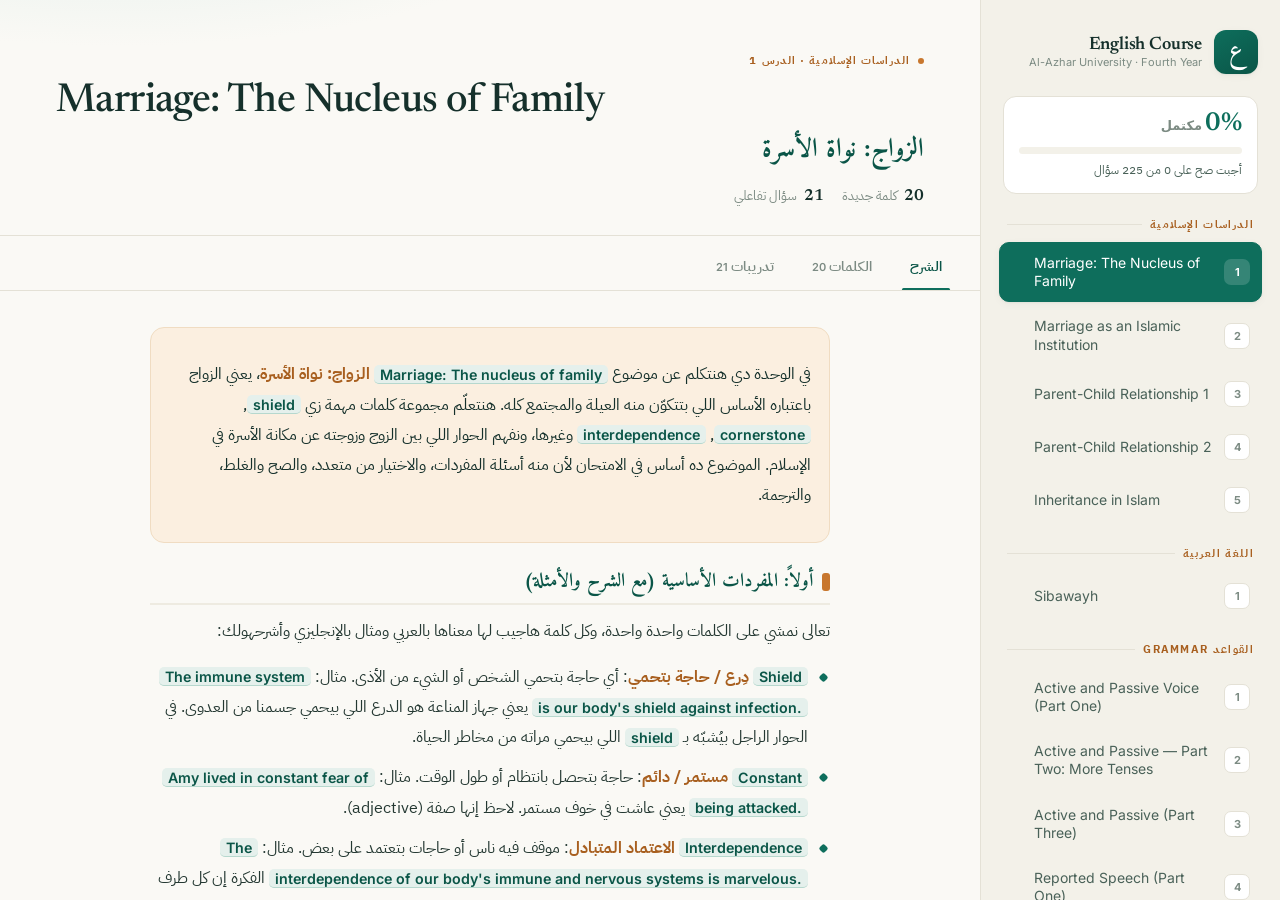
==== index.html @ f9df9575 "initial commit" ====
<!DOCTYPE html>
<html lang="ar" dir="rtl">
<head>
  <meta charset="UTF-8" />
  <meta name="viewport" content="width=device-width, initial-scale=1.0, viewport-fit=cover" />
  <meta name="theme-color" content="#0E6E5C" />
  <title>English for Non-Specialists — Al-Azhar · شرح تفاعلي</title>
  <link rel="preconnect" href="https://fonts.googleapis.com" />
  <link rel="preconnect" href="https://fonts.gstatic.com" crossorigin />
  <link href="https://fonts.googleapis.com/css2?family=Amiri:wght@400;700&family=IBM+Plex+Sans+Arabic:wght@400;500;600;700&family=Inter:wght@400;500;600;700&family=Newsreader:opsz,wght@6..72,400;6..72,500;6..72,600&display=swap" rel="stylesheet" />
  <link rel="stylesheet" href="styles.css" />
</head>
<body>
  <!-- Mobile top bar (hidden on desktop) -->
  <header class="topbar">
    <button class="menu-btn" id="menuBtn" aria-label="افتح القائمة" aria-expanded="false" aria-controls="sidebar">
      <span></span><span></span><span></span>
    </button>
    <div class="topbar-seal">ع</div>
    <div class="topbar-title" id="topbarTitle" dir="auto">English Course</div>
  </header>

  <div class="scrim" id="scrim" hidden></div>

  <div class="app">
    <aside class="sidebar" id="sidebar">
      <div class="brand">
        <div class="seal">ع</div>
        <div>
          <h1>English Course</h1>
          <p>Al-Azhar University · Fourth Year</p>
        </div>
        <button class="drawer-close" id="drawerClose" aria-label="اقفل القائمة">×</button>
      </div>

      <div class="progress-block">
        <div class="pct"><span id="pctNum">0</span>%<small> مكتمل</small></div>
        <div class="bar"><span id="overallBar"></span></div>
        <div class="ar" id="overallText">—</div>
      </div>

      <nav id="nav"></nav>
    </aside>

    <main class="main">
      <div class="main-inner" id="content">
        <div class="empty">جاري تحميل المحتوى…</div>
      </div>
    </main>
  </div>

  <script src="data.js"></script>
  <script src="app.js"></script>
</body>
</html>
---- styles.css ----
/* ============================================================
   Al-Azhar English — bilingual study companion
   MOBILE-FIRST · base = phone, min-width breakpoints scale up
   Light "reading room" theme · Amiri + Newsreader + Plex/Inter
   ============================================================ */
:root {
  /* palette */
  --paper:      #FAF9F5;
  --paper-2:    #F3F1E9;
  --card:       #FFFFFF;
  --ink:        #15302B;
  --ink-soft:   #496158;
  --muted:      #7C8B83;
  --line:       #E4E1D6;
  --line-soft:  #EEEBE1;

  --emerald:    #0E6E5C;
  --emerald-d:  #0A5547;
  --emerald-t:  #E5F0EC;
  --ochre:      #C8772E;
  --ochre-d:    #A85F1F;
  --ochre-t:    #FBEFE0;

  --good:       #1F7A4D;
  --good-bg:    #E9F5EC;
  --bad:        #B43A36;
  --bad-bg:     #FBECEA;

  --shadow-sm:  0 1px 2px rgba(21,48,43,.05), 0 2px 8px rgba(21,48,43,.04);
  --shadow-md:  0 4px 14px rgba(21,48,43,.08), 0 12px 34px rgba(21,48,43,.07);
  --shadow-lg:  0 10px 40px rgba(21,48,43,.18);

  --ff-en-display: "Newsreader", Georgia, serif;
  --ff-en-ui: "Inter", system-ui, sans-serif;
  --ff-ar-display: "Amiri", "Noto Naskh Arabic", serif;
  --ff-ar-body: "IBM Plex Sans Arabic", "Tajawal", system-ui, sans-serif;

  --maxread: 68ch;
  --topbar-h: 58px;
  --sidebar-w: 300px;

  /* responsive paddings (overridden at breakpoints) */
  --gut: 18px;     /* horizontal gutter for hero/tabs/view */
}

* { box-sizing: border-box; }
html { -webkit-text-size-adjust: 100%; }
html, body { height: 100%; }
body {
  margin: 0;
  background: var(--paper);
  color: var(--ink);
  font-family: var(--ff-en-ui);
  -webkit-font-smoothing: antialiased;
  text-rendering: optimizeLegibility;
}
body.nav-open { overflow: hidden; }      /* lock scroll while drawer open (mobile) */
.ar { font-family: var(--ff-ar-body); }
::selection { background: var(--ochre-t); }
img, svg { max-width: 100%; }

/* ============================================================
   MOBILE BASE (phones)
   ============================================================ */

/* --- top bar (mobile only) --- */
.topbar {
  position: sticky; top: 0; z-index: 40;
  display: flex; align-items: center; gap: 12px;
  height: var(--topbar-h);
  padding: 0 14px; padding-top: env(safe-area-inset-top, 0);
  background: var(--card); border-bottom: 1px solid var(--line);
}
.topbar-seal {
  width: 32px; height: 32px; flex: none; border-radius: 9px;
  background: linear-gradient(150deg, var(--emerald), var(--emerald-d));
  color: #fff; display: grid; place-items: center;
  font-family: var(--ff-ar-display); font-size: 19px; font-weight: 700;
}
.topbar-title {
  font-family: var(--ff-en-display); font-size: 17px; font-weight: 600;
  white-space: nowrap; overflow: hidden; text-overflow: ellipsis;
}
.menu-btn {
  appearance: none; border: 1px solid var(--line); background: var(--paper);
  width: 42px; height: 42px; border-radius: 11px; flex: none;
  display: grid; place-content: center; gap: 4px; cursor: pointer; padding: 0;
}
.menu-btn span { display: block; width: 18px; height: 2px; border-radius: 2px; background: var(--ink); }

/* --- scrim behind drawer --- */
.scrim {
  position: fixed; inset: 0; z-index: 45;
  background: rgba(21,48,43,.42); opacity: 0; transition: opacity .25s;
}
.scrim.show { opacity: 1; }
.scrim[hidden] { display: none; }

/* --- sidebar = off-canvas drawer on mobile --- */
.sidebar {
  position: fixed; z-index: 50; top: 0; inset-inline-start: 0;
  width: min(86vw, 340px); height: 100%;
  background: var(--paper-2); border-inline-end: 1px solid var(--line);
  padding: 18px 16px calc(40px + env(safe-area-inset-bottom, 0));
  overflow-y: auto; -webkit-overflow-scrolling: touch;
  transition: transform .28s cubic-bezier(.2,.7,.2,1);
  box-shadow: var(--shadow-lg);
}
/* hidden state slides off the inline-start edge (left in LTR, right in RTL) */
.sidebar { transform: translateX(-101%); }
[dir="rtl"] .sidebar { transform: translateX(101%); }
.sidebar.open, [dir="rtl"] .sidebar.open { transform: translateX(0); }

.brand { display: flex; align-items: center; gap: 12px; padding: 4px 4px 4px; }
.brand .seal {
  width: 44px; height: 44px; flex: none; border-radius: 12px;
  background: linear-gradient(150deg, var(--emerald), var(--emerald-d));
  color: #fff; display: grid; place-items: center;
  font-family: var(--ff-ar-display); font-size: 25px; font-weight: 700;
  box-shadow: var(--shadow-sm);
}
.brand h1 { font-family: var(--ff-en-display); font-size: 18px; font-weight: 600; margin: 0; letter-spacing: -.01em; }
.brand p { margin: 1px 0 0; font-size: 11px; color: var(--muted); }
.drawer-close {
  margin-inline-start: auto; appearance: none; border: 1px solid var(--line);
  background: var(--card); width: 34px; height: 34px; border-radius: 9px;
  font-size: 22px; line-height: 1; color: var(--ink-soft); cursor: pointer;
}

.progress-block {
  margin: 18px 4px 22px; padding: 14px 15px;
  background: var(--card); border: 1px solid var(--line); border-radius: 13px;
}
.progress-block .pct { font-family: var(--ff-en-display); font-size: 26px; font-weight: 600; line-height: 1; color: var(--emerald); }
.progress-block .pct small { font-size: 13px; color: var(--muted); font-family: var(--ff-en-ui); }
.progress-block .bar { height: 7px; margin: 10px 0 7px; background: var(--paper-2); border-radius: 99px; overflow: hidden; }
.progress-block .bar > span { display: block; height: 100%; width: 0; background: linear-gradient(90deg, var(--emerald), #3da88f); border-radius: 99px; transition: width .5s cubic-bezier(.2,.7,.2,1); }
.progress-block .ar { font-size: 12px; color: var(--ink-soft); }

.nav-group { margin-bottom: 4px; }
.group-title {
  display: flex; align-items: center; gap: 8px;
  font-size: 11px; font-weight: 700; letter-spacing: .12em; text-transform: uppercase;
  color: var(--ochre-d); margin: 20px 8px 9px;
}
.group-title::after { content: ""; flex: 1; height: 1px; background: var(--line); }

.nav-item {
  display: flex; align-items: center; gap: 11px;
  padding: 11px; margin-bottom: 3px; border-radius: 10px; min-height: 46px;
  cursor: pointer; color: var(--ink-soft); font-size: 14px;
  border: 1px solid transparent; transition: background .15s, color .15s, border-color .15s;
}
.nav-item .idx {
  flex: none; width: 26px; height: 26px; border-radius: 7px;
  display: grid; place-items: center; font-size: 11px; font-weight: 700;
  background: var(--card); border: 1px solid var(--line); color: var(--muted);
  font-family: var(--ff-en-ui);
}
.nav-item .label { flex: 1; line-height: 1.3; }
.nav-item .tick { flex: none; font-size: 13px; color: var(--good); opacity: 0; transition: opacity .2s; }
.nav-item:hover { background: var(--card); color: var(--ink); border-color: var(--line); }
.nav-item.active { background: var(--emerald); color: #fff; border-color: var(--emerald); box-shadow: var(--shadow-sm); }
.nav-item.active .idx { background: rgba(255,255,255,.16); border-color: transparent; color: #fff; }
.nav-item.done .tick { opacity: 1; }
.nav-item.active.done .tick { color: #bff0d2; }

/* --- main column --- */
.app { display: block; }
.main { width: 100%; }
.main-inner { max-width: 1000px; margin: 0 auto; padding: 0 0 80px; }

/* unit hero */
.hero {
  padding: 26px var(--gut) 20px;
  border-bottom: 1px solid var(--line);
  background:
    radial-gradient(440px 180px at 92% -50%, var(--emerald-t), transparent 70%),
    var(--paper);
}
[dir="rtl"] .hero { background: radial-gradient(440px 180px at 8% -50%, var(--emerald-t), transparent 70%), var(--paper); }
.eyebrow {
  display: inline-flex; align-items: center; gap: 8px;
  font-size: 11px; font-weight: 700; letter-spacing: .1em; text-transform: uppercase;
  color: var(--ochre-d); margin-bottom: 11px; line-height: 1.4;
}
.eyebrow .dot { width: 6px; height: 6px; border-radius: 99px; background: var(--ochre); flex: none; }
.hero h2 {
  font-family: var(--ff-en-display); font-weight: 500; font-size: 27px;
  line-height: 1.12; letter-spacing: -.015em; margin: 0; color: var(--ink);
}
.hero .ar-title {
  font-family: var(--ff-ar-display); font-size: 21px; color: var(--emerald-d);
  margin: 7px 0 0; font-weight: 700; line-height: 1.4;
}
.hero .meta-row { display: flex; gap: 18px; margin-top: 18px; flex-wrap: wrap; }
.hero .meta { display: flex; align-items: baseline; gap: 7px; font-size: 12.5px; color: var(--muted); }
.hero .meta b { font-family: var(--ff-en-display); font-size: 16px; color: var(--ink); font-weight: 600; }

/* tabs (sticky under top bar on mobile) */
.tabs {
  position: sticky; top: var(--topbar-h); z-index: 20;
  display: flex; gap: 2px; padding: 0 8px;
  background: var(--paper); border-bottom: 1px solid var(--line);
  overflow-x: auto; -webkit-overflow-scrolling: touch; scrollbar-width: none;
}
.tabs::-webkit-scrollbar { display: none; }
.tab {
  appearance: none; border: none; background: none; cursor: pointer; white-space: nowrap;
  font-family: var(--ff-ar-body); font-size: 14px; font-weight: 600;
  color: var(--muted); padding: 14px 15px 12px; position: relative; min-height: 46px;
}
.tab:hover { color: var(--ink); }
.tab .count { font-family: var(--ff-en-ui); font-size: 11px; color: var(--muted); }
.tab.active { color: var(--emerald-d); }
.tab.active::after { content: ""; position: absolute; left: 10px; right: 10px; bottom: -1px; height: 2.5px; background: var(--emerald); border-radius: 2px; }

.view { padding: 24px var(--gut) 0; animation: rise .3s ease; }
@keyframes rise { from { opacity: 0; transform: translateY(8px);} to { opacity: 1; transform: none; } }

/* ---------------- Explanation (lesson) ---------------- */
.lesson { max-width: var(--maxread); margin: 0 auto; }
.lesson .intro {
  font-family: var(--ff-ar-body); font-size: 15.5px; line-height: 1.95; color: var(--ink);
  background: var(--ochre-t); border-radius: 14px; padding: 16px 18px;
  border: 1px solid #F0DCC2; margin-bottom: 26px;
}
.lesson-body { font-family: var(--ff-ar-body); font-size: 15.5px; line-height: 1.95; color: #243832; }
.lesson-body p { margin: 0 0 16px; }
.lesson-body h3, .lesson-body .lh {
  font-family: var(--ff-ar-display); font-weight: 700; font-size: 19px; color: var(--emerald-d);
  margin: 28px 0 11px; padding-bottom: 7px; border-bottom: 2px solid var(--line-soft);
  display: flex; align-items: center; gap: 9px; line-height: 1.4;
}
.lesson-body h3::before, .lesson-body .lh::before { content: ""; width: 8px; height: 18px; border-radius: 3px; background: var(--ochre); flex: none; }
.lesson-body .lh:first-child, .lesson-body h3:first-child { margin-top: 0; }
.lesson-body ul { margin: 0 0 16px; padding: 0; list-style: none; }
.lesson-body li { position: relative; padding-inline-start: 22px; margin-bottom: 10px; }
.lesson-body li::before { content: ""; position: absolute; inset-inline-start: 3px; top: 12px; width: 7px; height: 7px; border-radius: 2px; background: var(--emerald); transform: rotate(45deg); }
.lesson-body strong { color: var(--ink); font-weight: 700; }

/* THE SIGNATURE: inline English target words inside Arabic prose */
.en {
  font-family: var(--ff-en-ui); font-weight: 600; font-size: .92em;
  color: var(--emerald-d); direction: ltr; unicode-bidi: isolate;
  background: var(--emerald-t); padding: .5px 6px; border-radius: 5px;
  box-decoration-break: clone; -webkit-box-decoration-break: clone;
  border-bottom: 1.5px solid #B6D8CE; line-height: 1.5;
}
.en.long { background: transparent; border-bottom: 0; }
.ar-gloss { color: var(--ochre-d); font-weight: 700; }
.lesson-body em, .lesson-body i { color: var(--ink-soft); }

/* ---------------- Vocabulary ---------------- */
.vocab-list { max-width: 860px; margin: 0 auto; display: grid; gap: 0; border: 1px solid var(--line); border-radius: 16px; overflow: hidden; background: var(--card); box-shadow: var(--shadow-sm); }
.vrow { display: grid; grid-template-columns: 1fr; gap: 7px; padding: 16px 18px; border-bottom: 1px solid var(--line-soft); }
.vrow:last-child { border-bottom: none; }
.vrow:nth-child(even) { background: #FCFBF8; }
.vrow .term { font-family: var(--ff-en-display); font-size: 18px; font-weight: 600; color: var(--ink); }
.vrow .term .ar-mean { display: block; font-family: var(--ff-ar-display); font-size: 17px; color: var(--ochre-d); font-weight: 700; margin-top: 2px; }
.vrow .def { font-size: 14px; color: var(--ink-soft); line-height: 1.6; }
.vrow .def .ex { display: block; margin-top: 7px; font-style: italic; color: var(--muted); padding-inline-start: 11px; border-inline-start: 2px solid var(--line); }

/* ---------------- Practice ---------------- */
.practice { max-width: 760px; margin: 0 auto; }
.practice-bar {
  display: flex; align-items: center; justify-content: space-between; gap: 12px; flex-wrap: wrap;
  padding: 13px 16px; margin-bottom: 20px; border-radius: 13px;
  background: var(--emerald-t); border: 1px solid #CBE4DC;
}
.practice-bar .ar { font-family: var(--ff-ar-body); font-size: 13px; color: var(--emerald-d); flex: 1 1 160px; }
.practice-bar .score { font-family: var(--ff-en-display); font-size: 16px; font-weight: 600; color: var(--emerald-d); white-space: nowrap; }
.btn-reset {
  appearance: none; border: 1px solid var(--line); background: var(--card); cursor: pointer;
  font-family: var(--ff-ar-body); font-size: 12px; color: var(--ink-soft);
  padding: 8px 13px; border-radius: 8px; min-height: 38px;
}
.btn-reset:hover { border-color: var(--ochre); color: var(--ochre-d); }

.q {
  background: var(--card); border: 1px solid var(--line); border-radius: 15px;
  padding: 18px 16px; margin-bottom: 14px; box-shadow: var(--shadow-sm);
}
.q-top { display: flex; align-items: center; gap: 10px; margin-bottom: 11px; }
.q-num { font-family: var(--ff-en-display); font-size: 14px; font-weight: 600; color: var(--emerald); }
.q-badge { font-family: var(--ff-ar-body); font-size: 11px; color: var(--ink-soft); background: var(--paper-2); border: 1px solid var(--line); border-radius: 99px; padding: 3px 11px; }
.q-prompt { font-size: 16px; line-height: 1.7; color: var(--ink); margin-bottom: 15px; font-weight: 500; }
.q-prompt .blank { color: var(--ochre-d); font-weight: 800; border-bottom: 2px dashed var(--ochre); padding: 0 6px; }

.choices { display: grid; gap: 9px; }
.choice {
  display: flex; align-items: center; gap: 12px; text-align: start;
  appearance: none; cursor: pointer; width: 100%; min-height: 48px;
  background: var(--paper); border: 1.5px solid var(--line); border-radius: 11px;
  padding: 12px 14px; font-size: 15px; color: var(--ink); font-family: var(--ff-en-ui);
  transition: border-color .12s, background .12s, transform .06s;
}
.choice:hover:not(:disabled) { border-color: var(--emerald); background: var(--card); }
.choice:active:not(:disabled) { transform: scale(.995); }
.choice:disabled { cursor: default; }
.choice .key { flex: none; width: 26px; height: 26px; border-radius: 7px; display: grid; place-items: center; font-weight: 700; font-size: 12px; background: var(--card); border: 1px solid var(--line); color: var(--muted); }
.choice.correct { border-color: var(--good); background: var(--good-bg); color: #134e30; }
.choice.correct .key { background: var(--good); border-color: var(--good); color: #fff; }
.choice.wrong { border-color: var(--bad); background: var(--bad-bg); color: #7e201d; }
.choice.wrong .key { background: var(--bad); border-color: var(--bad); color: #fff; }

.fill { display: flex; gap: 9px; flex-wrap: wrap; }
.fill input {
  flex: 1 1 100%; min-width: 0; padding: 13px 15px; font-size: 16px; font-family: var(--ff-en-ui);
  background: var(--paper); border: 1.5px solid var(--line); border-radius: 11px; color: var(--ink);
  direction: ltr;
}
.fill input:focus { outline: none; border-color: var(--emerald); background: var(--card); }
.fill input.correct { border-color: var(--good); background: var(--good-bg); }
.fill input.wrong { border-color: var(--bad); background: var(--bad-bg); }
.btn {
  appearance: none; border: none; cursor: pointer; border-radius: 11px; flex: 1 1 100%;
  background: var(--emerald); color: #fff; font-weight: 600; font-size: 15px;
  font-family: var(--ff-ar-body); padding: 13px 22px; min-height: 48px; transition: filter .12s;
}
.btn:hover { filter: brightness(1.07); }

.wordbank { display: flex; flex-wrap: wrap; gap: 7px; margin-bottom: 12px; }
.wordbank .chip {
  font-family: var(--ff-en-ui); font-size: 13px; cursor: pointer; min-height: 36px; display: inline-flex; align-items: center;
  background: var(--paper-2); border: 1px solid var(--line); border-radius: 8px;
  padding: 5px 12px; color: var(--ink-soft); transition: all .12s;
}
.wordbank .chip:hover { border-color: var(--emerald); color: var(--emerald-d); background: var(--emerald-t); }
.wordbank .chip.used { opacity: .4; }

.rationale {
  display: none; margin-top: 14px; padding: 13px 15px; border-radius: 11px;
  font-family: var(--ff-ar-body); font-size: 14px; line-height: 1.85;
}
.rationale.show { display: block; animation: rise .25s ease; }
.rationale.ok { background: var(--good-bg); border: 1px solid #BBE3C7; color: #1c4a32; }
.rationale.no { background: var(--bad-bg); border: 1px solid #F0CFCC; color: #6e231f; }
.rationale .verdict { display: flex; align-items: center; gap: 8px; font-weight: 800; margin-bottom: 5px; font-size: 14px; }
.rationale.ok .verdict { color: var(--good); }
.rationale.no .verdict { color: var(--bad); }
.rationale .en { font-size: .9em; }

.empty { text-align: center; color: var(--muted); padding: 70px 20px; font-family: var(--ff-ar-body); }

/* accessibility */
:focus-visible { outline: 2px solid var(--ochre); outline-offset: 2px; }
@media (prefers-reduced-motion: reduce) { *, .sidebar { animation: none !important; transition: none !important; } }

/* ============================================================
   TABLET  (≥ 640px) — roomier spacing, two-column vocab
   ============================================================ */
@media (min-width: 640px) {
  :root { --gut: 32px; }
  .hero { padding: 38px var(--gut) 26px; }
  .hero h2 { font-size: 34px; }
  .hero .ar-title { font-size: 24px; }
  .tabs { padding: 6px 20px 0; }
  .tab { padding: 14px 18px 13px; }
  .view { padding: 32px var(--gut) 0; }
  .q { padding: 22px 24px; }
  .vrow { grid-template-columns: 200px 1fr; gap: 18px; padding: 18px 22px; }
  .fill input { flex: 1; min-width: 200px; }
  .btn { flex: 0 0 auto; }
}

/* ============================================================
   DESKTOP (≥ 1000px) — persistent sidebar, hide top bar/drawer
   ============================================================ */
@media (min-width: 1000px) {
  .topbar { display: none; }
  .scrim { display: none !important; }
  body.nav-open { overflow: auto; }
  [dir="rtl"] .hero { background: radial-gradient(640px 200px at 12% -40%, var(--emerald-t), transparent 70%), var(--paper); }

  .app { display: grid; grid-template-columns: var(--sidebar-w) 1fr; }

  .sidebar {
    position: sticky; top: 0; inset-inline-start: auto;
    width: auto; height: 100vh;
    transform: none !important; box-shadow: none;
    padding: 26px 18px 48px;
  }
  .drawer-close { display: none; }

  .main { height: 100vh; overflow-y: auto; }
  .main-inner { padding-bottom: 100px; }

  :root { --gut: 56px; }
  .hero { padding: 48px var(--gut) 30px; background: radial-gradient(640px 200px at 88% -40%, var(--emerald-t), transparent 70%), var(--paper); }
  .hero h2 { font-size: 40px; }
  .hero .ar-title { font-size: 26px; }
  .tabs { top: 0; }
  .view { padding: 36px var(--gut) 0; }
}
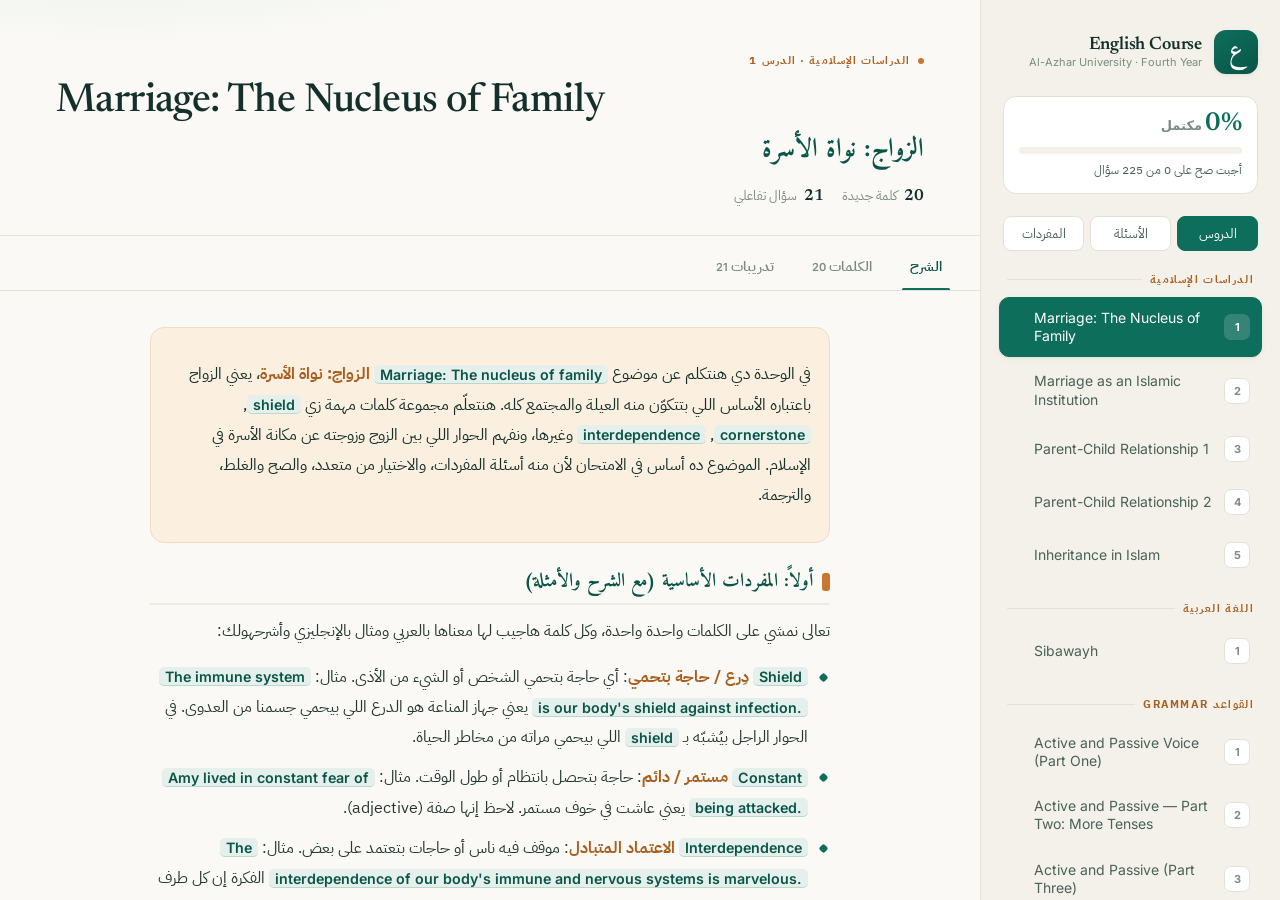
==== commit 2223eba2: "Implement mobile navigation and add quiz page; enhance site navigation styles" ====
--- a/index.html
+++ b/index.html
@@ -20,6 +20,12 @@
     <div class="topbar-title" id="topbarTitle" dir="auto">English Course</div>
   </header>
 
+  <nav class="site-nav site-nav--mobile" aria-label="أقسام الموقع">
+    <a href="index.html" class="active">الدروس</a>
+    <a href="quiz.html">الأسئلة</a>
+    <a href="vocab.html">المفردات</a>
+  </nav>
+
   <div class="scrim" id="scrim" hidden></div>
 
   <div class="app">
@@ -39,6 +45,12 @@
         <div class="ar" id="overallText">—</div>
       </div>
 
+      <nav class="site-nav" aria-label="أقسام الموقع">
+        <a href="index.html" class="active">الدروس</a>
+        <a href="quiz.html">الأسئلة</a>
+        <a href="vocab.html">المفردات</a>
+      </nav>
+
       <nav id="nav"></nav>
     </aside>
 
--- a/styles.css
+++ b/styles.css
@@ -37,6 +37,7 @@
 
   --maxread: 68ch;
   --topbar-h: 58px;
+  --site-nav-h: 46px;
   --sidebar-w: 300px;
 
   /* responsive paddings (overridden at breakpoints) */
@@ -45,9 +46,10 @@
 
 * { box-sizing: border-box; }
 html { -webkit-text-size-adjust: 100%; }
-html, body { height: 100%; }
+/* NOTE: no height:100% on html/body — it makes <html> the scroller and breaks
+   position:sticky on the mobile top bar. The page scrolls naturally instead. */
 body {
-  margin: 0;
+  margin: 0; min-height: 100%;
   background: var(--paper);
   color: var(--ink);
   font-family: var(--ff-en-ui);
@@ -67,8 +69,8 @@
 .topbar {
   position: sticky; top: 0; z-index: 40;
   display: flex; align-items: center; gap: 12px;
-  height: var(--topbar-h);
-  padding: 0 14px; padding-top: env(safe-area-inset-top, 0);
+  height: calc(var(--topbar-h) + env(safe-area-inset-top, 0px));
+  padding: env(safe-area-inset-top, 0px) 14px 0;
   background: var(--card); border-bottom: 1px solid var(--line);
 }
 .topbar-seal {
@@ -137,6 +139,31 @@
 .progress-block .bar > span { display: block; height: 100%; width: 0; background: linear-gradient(90deg, var(--emerald), #3da88f); border-radius: 99px; transition: width .5s cubic-bezier(.2,.7,.2,1); }
 .progress-block .ar { font-size: 12px; color: var(--ink-soft); }
 
+.site-nav {
+  display: flex; gap: 6px; flex-wrap: wrap;
+  margin: 0 4px 18px;
+}
+.site-nav a {
+  flex: 1 1 0; min-width: 0; text-align: center; white-space: nowrap;
+  font-family: var(--ff-ar-body); font-size: 12.5px; text-decoration: none; color: var(--ink-soft);
+  border: 1px solid var(--line); border-radius: 8px; padding: 7px 8px; background: var(--card);
+  transition: background .15s, color .15s, border-color .15s;
+}
+.site-nav a.active,
+.site-nav a:hover { background: var(--emerald); color: #fff; border-color: var(--emerald); }
+
+/* mobile/tablet: sticky bar under topbar */
+.site-nav--mobile {
+  position: sticky;
+  top: calc(var(--topbar-h) + env(safe-area-inset-top, 0px));
+  z-index: 35;
+  margin: 0;
+  padding: 8px 14px;
+  background: var(--card);
+  border-bottom: 1px solid var(--line);
+}
+.sidebar .site-nav { display: none; }
+
 .nav-group { margin-bottom: 4px; }
 .group-title {
   display: flex; align-items: center; gap: 8px;
@@ -199,10 +226,13 @@
 
 /* tabs (sticky under top bar on mobile) */
 .tabs {
-  position: sticky; top: var(--topbar-h); z-index: 20;
+  position: sticky; top: calc(var(--topbar-h) + env(safe-area-inset-top, 0px)); z-index: 20;
   display: flex; gap: 2px; padding: 0 8px;
   background: var(--paper); border-bottom: 1px solid var(--line);
   overflow-x: auto; -webkit-overflow-scrolling: touch; scrollbar-width: none;
+}
+.site-nav--mobile ~ .app .tabs {
+  top: calc(var(--topbar-h) + var(--site-nav-h) + env(safe-area-inset-top, 0px));
 }
 .tabs::-webkit-scrollbar { display: none; }
 .tab {
@@ -369,6 +399,8 @@
    ============================================================ */
 @media (min-width: 1000px) {
   .topbar { display: none; }
+  .site-nav--mobile { display: none; }
+  .sidebar .site-nav { display: flex; }
   .scrim { display: none !important; }
   body.nav-open { overflow: auto; }
   [dir="rtl"] .hero { background: radial-gradient(640px 200px at 12% -40%, var(--emerald-t), transparent 70%), var(--paper); }
